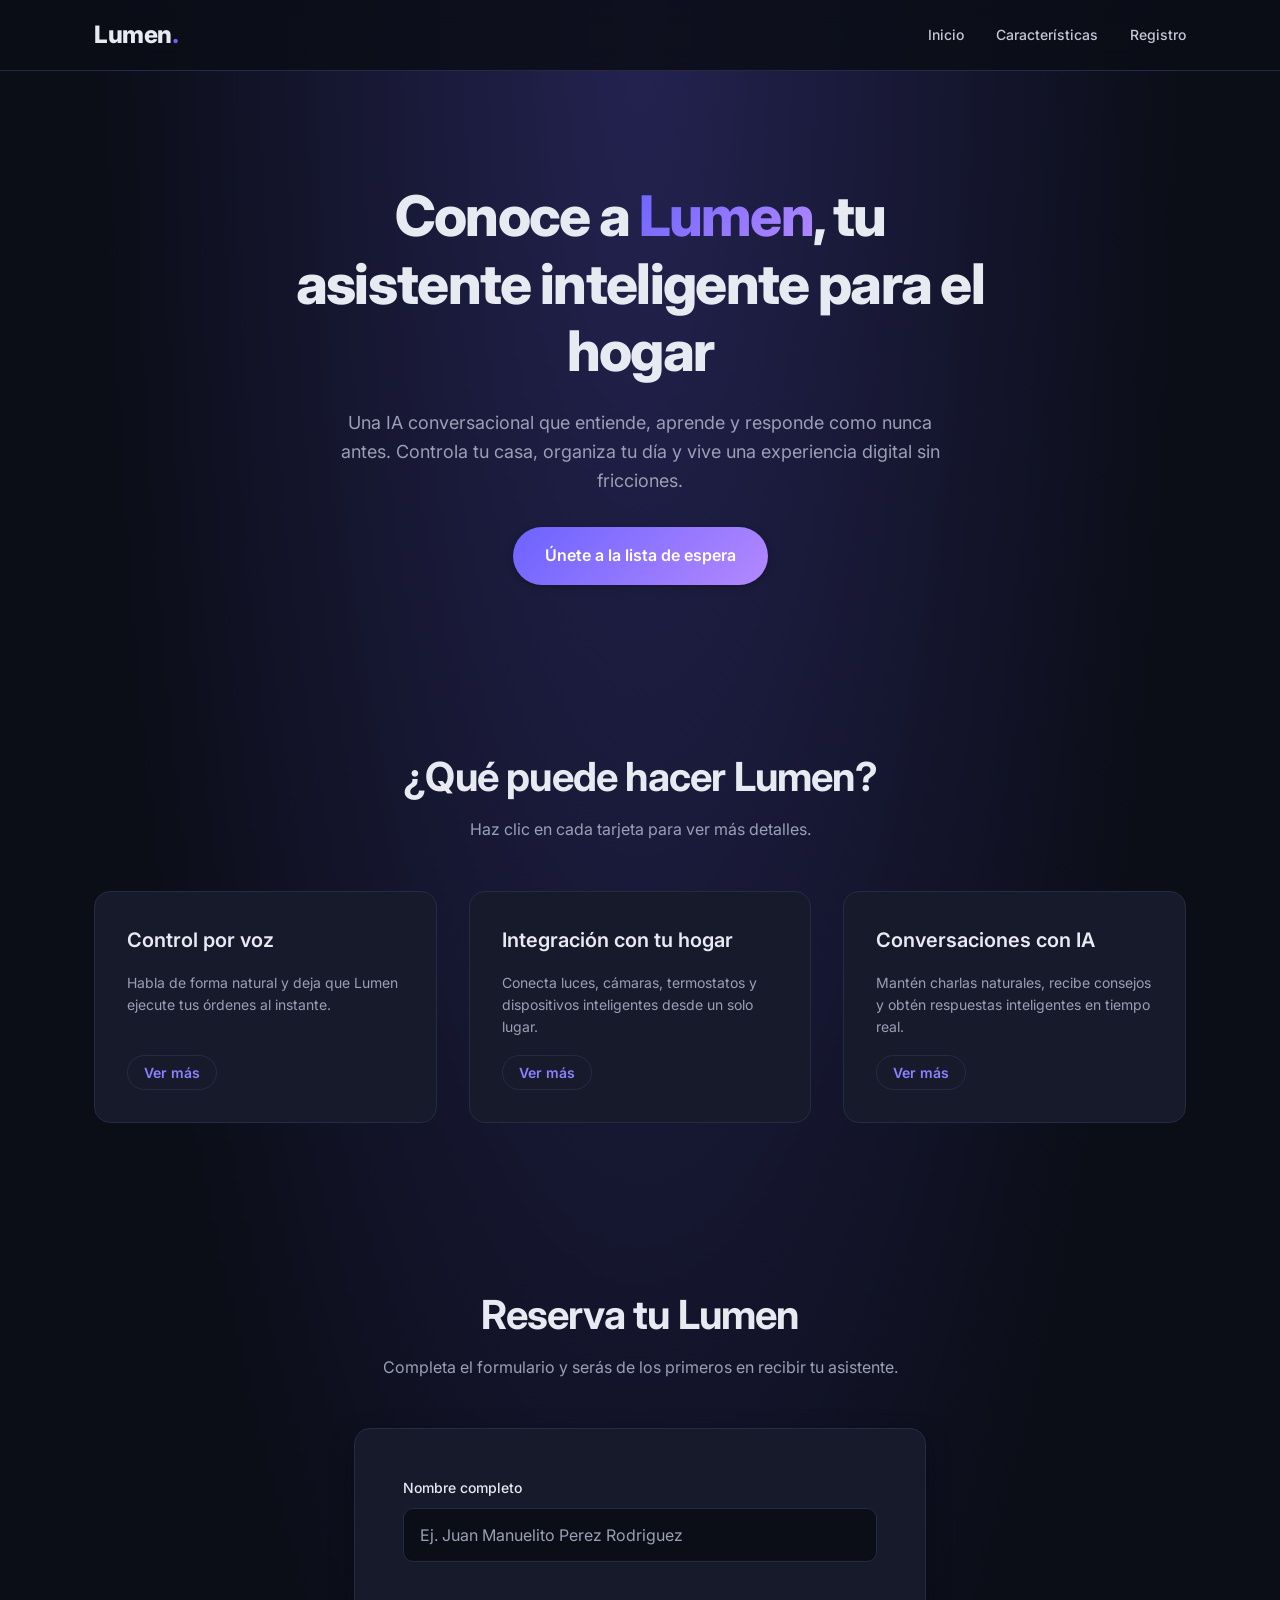
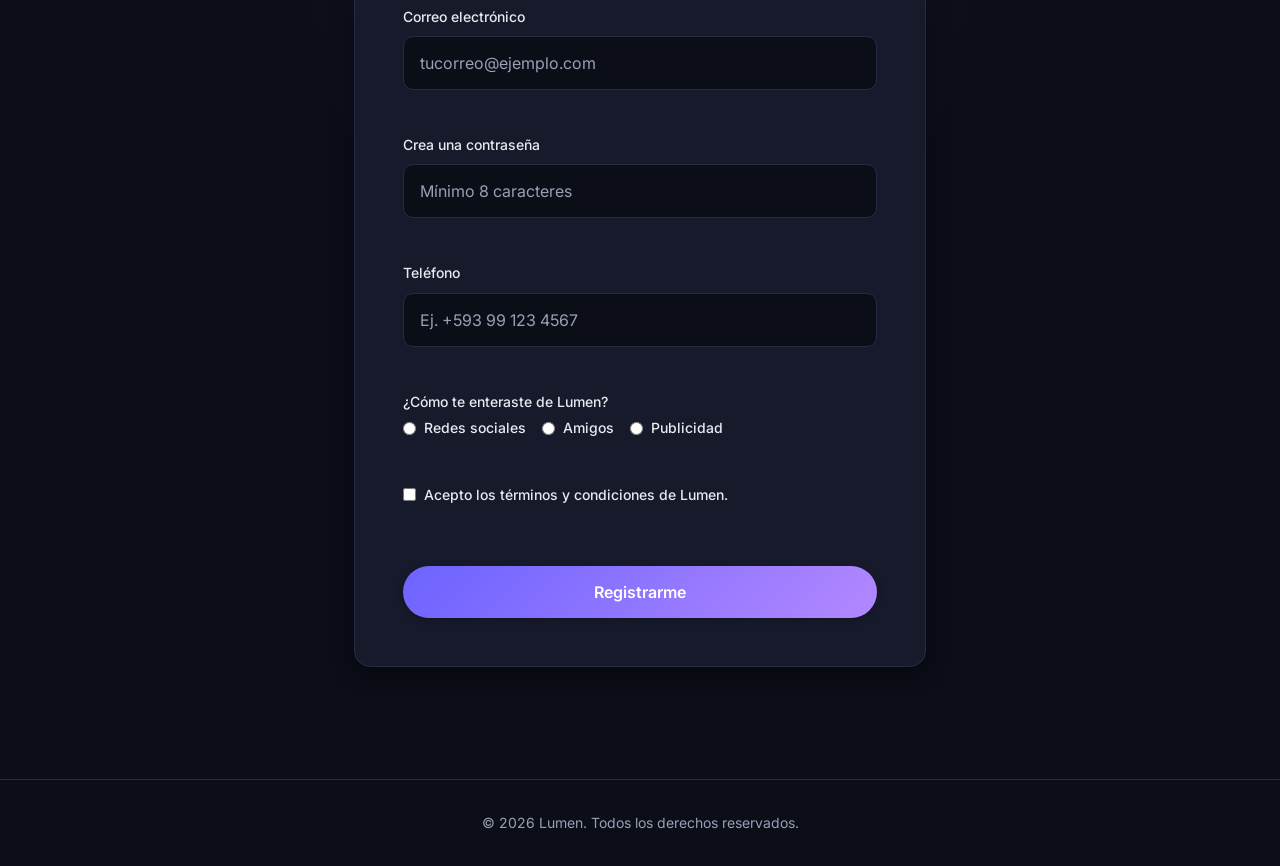
==== index.html @ b3bd362f "Add files via upload" ====
<!DOCTYPE html>
<html lang="es">
<head>
    <meta charset="UTF-8">
    <meta name="viewport" content="width=device-width, initial-scale=1.0">
    <meta name="description" content="Lumen es el asistente virtual inteligente para tu hogar. Únete a la lista de espera y sé de los primeros en vivir la experiencia de un Jarvis conversacional con IA.">
    <title>Lumen — Tu asistente inteligente para el hogar</title>

    <link rel="preconnect" href="https://fonts.googleapis.com">
    <link rel="preconnect" href="https://fonts.gstatic.com" crossorigin>
    <link href="https://fonts.googleapis.com/css2?family=Inter:wght@300;400;500;600;700;800&display=swap" rel="stylesheet">

    <link rel="stylesheet" href="variables.css">
    <link rel="stylesheet" href="styles.css">

    <script src="script.js" defer></script>
</head>
<body>

    <header class="site-header">
        <div class="container header-content">
            <a href="#inicio" class="logo">Lumen<span class="logo-dot">.</span></a>
            <nav class="main-nav" aria-label="Navegación principal">
                <ul>
                    <li><a href="#inicio">Inicio</a></li>
                    <li><a href="#caracteristicas">Características</a></li>
                    <li><a href="#registro">Registro</a></li>
                </ul>
            </nav>
        </div>
    </header>

    <main>

        <section id="inicio" class="hero">
            <div class="container hero-content">
                <h1>Conoce a <span class="accent">Lumen</span>, tu asistente inteligente para el hogar</h1>
                <p class="hero-description">
                    Una IA conversacional que entiende, aprende y responde como nunca antes.
                    Controla tu casa, organiza tu día y vive una experiencia digital sin fricciones.
                </p>
                <a href="#registro" class="btn btn-primary">Únete a la lista de espera</a>
            </div>
        </section>

        <section id="caracteristicas" class="features">
            <div class="container">
                <h2 class="section-title">¿Qué puede hacer Lumen?</h2>
                <p class="section-subtitle">Haz clic en cada tarjeta para ver más detalles.</p>

                <div class="features-grid">

                    <article class="feature-card" data-expandable>
                        <h3>Control por voz</h3>
                        <p class="feature-summary">
                            Habla de forma natural y deja que Lumen ejecute tus órdenes al instante.
                        </p>
                        <div class="feature-details" hidden>
                            <p>
                                Lumen utiliza modelos avanzados de reconocimiento de voz capaces de
                                entender múltiples idiomas, acentos y entonaciones. Funciona incluso
                                en ambientes ruidosos y siempre respeta tu privacidad.
                            </p>
                        </div>
                        <button class="btn btn-ghost btn-toggle" type="button" aria-expanded="false">
                            Ver más
                        </button>
                    </article>

                    <article class="feature-card" data-expandable>
                        <h3>Integración con tu hogar</h3>
                        <p class="feature-summary">
                            Conecta luces, cámaras, termostatos y dispositivos inteligentes desde un solo lugar.
                        </p>
                        <div class="feature-details" hidden>
                            <p>
                                Compatible con los principales protocolos del mercado (Matter, Zigbee,
                                Z-Wave y Wi-Fi). Crea rutinas personalizadas y automatiza tu vida con
                                un par de palabras.
                            </p>
                        </div>
                        <button class="btn btn-ghost btn-toggle" type="button" aria-expanded="false">
                            Ver más
                        </button>
                    </article>

                    <article class="feature-card" data-expandable>
                        <h3>Conversaciones con IA</h3>
                        <p class="feature-summary">
                            Mantén charlas naturales, recibe consejos y obtén respuestas inteligentes en tiempo real.
                        </p>
                        <div class="feature-details" hidden>
                            <p>
                                Impulsado por modelos de lenguaje de última generación, Lumen recuerda
                                el contexto de tus conversaciones, aprende de tus preferencias y se
                                adapta a tu rutina día a día.
                            </p>
                        </div>
                        <button class="btn btn-ghost btn-toggle" type="button" aria-expanded="false">
                            Ver más
                        </button>
                    </article>

                </div>
            </div>
        </section>

        <section id="registro" class="signup">
            <div class="container signup-container">
                <h2 class="section-title">Reserva tu Lumen</h2>
                <p class="section-subtitle">
                    Completa el formulario y serás de los primeros en recibir tu asistente.
                </p>

                <form id="signup-form" class="signup-form" action="#" method="POST" novalidate>

                    <div class="form-group">
                        <label for="fullname">Nombre completo</label>
                        <input
                            type="text"
                            id="fullname"
                            name="fullname"
                            placeholder="Ej. Juan Manuelito Perez Rodriguez"
                            required
                            minlength="3"
                            maxlength="60"
                            autocomplete="name"
                            aria-describedby="fullname-feedback"
                        >
                        <small id="fullname-feedback" class="error-message" data-error-for="fullname"></small>
                    </div>

                    <div class="form-group">
                        <label for="email">Correo electrónico</label>
                        <input
                            type="email"
                            id="email"
                            name="email"
                            placeholder="tucorreo@ejemplo.com"
                            required
                            maxlength="80"
                            autocomplete="email"
                            aria-describedby="email-feedback"
                        >
                        <small id="email-feedback" class="error-message" data-error-for="email"></small>
                    </div>

                    <div class="form-group">
                        <label for="password">Crea una contraseña</label>
                        <input
                            type="password"
                            id="password"
                            name="password"
                            placeholder="Mínimo 8 caracteres"
                            required
                            minlength="8"
                            maxlength="40"
                            autocomplete="new-password"
                            aria-describedby="password-feedback"
                        >
                        <small id="password-feedback" class="error-message" data-error-for="password"></small>
                    </div>

                    <div class="form-group">
                        <label for="phone">Teléfono</label>
                        <input
                            type="tel"
                            id="phone"
                            name="phone"
                            placeholder="Ej. +593 99 123 4567"
                            required
                            pattern="\+?[0-9 ]{7,20}"
                            maxlength="20"
                            inputmode="tel"
                            autocomplete="tel"
                            aria-describedby="phone-feedback"
                        >
                        <small id="phone-feedback" class="error-message" data-error-for="phone"></small>
                    </div>

                    <fieldset class="form-group form-radios" aria-describedby="source-feedback">
                        <legend>¿Cómo te enteraste de Lumen?</legend>
                        <div class="radio-options">
                            <label class="radio-label">
                                <input type="radio" name="source" value="redes-sociales">
                                Redes sociales
                            </label>
                            <label class="radio-label">
                                <input type="radio" name="source" value="amigos">
                                Amigos
                            </label>
                            <label class="radio-label">
                                <input type="radio" name="source" value="publicidad">
                                Publicidad
                            </label>
                        </div>
                        <small id="source-feedback" class="error-message" data-error-for="source"></small>
                    </fieldset>

                    <div class="form-group form-checkbox">
                        <label class="checkbox-label">
                            <input type="checkbox" id="terms" name="terms" aria-describedby="terms-feedback">
                            Acepto los términos y condiciones de Lumen.
                        </label>
                        <small id="terms-feedback" class="error-message" data-error-for="terms"></small>
                    </div>

                    <button type="submit" class="btn btn-primary btn-submit">
                        Registrarme
                    </button>
                </form>

                <div id="success-message" class="success-message" role="status" aria-live="polite" hidden>
                    <h3>¡Bienvenido a Lumen!</h3>
                    <p>Te has registrado exitosamente en la lista de espera de Lumen.</p>
                </div>
            </div>
        </section>

    </main>

    <footer class="site-footer">
        <div class="container">
            <p>&copy; 2026 Lumen. Todos los derechos reservados.</p>
        </div>
    </footer>

</body>
</html>
---- variables.css ----
:root {

    --color-bg: #0b0d17;
    --color-bg-alt: #11142080;
    --color-surface: #161a2b;
    --color-surface-hover: #1e223a;
    --color-border: #262b44;

    --color-text: #e8eaf2;
    --color-text-muted: #9a9fb5;
    --color-text-soft: #c5c8d6;

    --color-primary: #6c63ff;
    --color-primary-hover: #8a82ff;
    --color-secondary: #38bdf8;
    --color-accent: #b388ff;

    --gradient-primary: linear-gradient(135deg, #6c63ff 0%, #b388ff 100%);
    --gradient-hero: radial-gradient(ellipse at top, rgba(108, 99, 255, 0.25), transparent 60%);

    --color-success: #22c55e;
    --color-success-bg: rgba(34, 197, 94, 0.12);
    --color-error: #ef4444;
    --color-error-bg: rgba(239, 68, 68, 0.12);

    --font-family-base: 'Inter', system-ui, -apple-system, sans-serif;

    --font-size-xs: 0.75rem;
    --font-size-sm: 0.875rem;
    --font-size-base: 1rem;
    --font-size-md: 1.125rem;
    --font-size-lg: 1.25rem;
    --font-size-xl: 1.5rem;
    --font-size-2xl: 2rem;
    --font-size-3xl: 2.5rem;
    --font-size-4xl: 3.5rem;

    --font-weight-light: 300;
    --font-weight-regular: 400;
    --font-weight-medium: 500;
    --font-weight-semibold: 600;
    --font-weight-bold: 700;
    --font-weight-extrabold: 800;

    --line-height-tight: 1.2;
    --line-height-base: 1.6;

    --space-xs: 0.25rem;
    --space-sm: 0.5rem;
    --space-md: 1rem;
    --space-lg: 1.5rem;
    --space-xl: 2rem;
    --space-2xl: 3rem;
    --space-3xl: 5rem;
    --space-4xl: 7rem;

    --radius-sm: 6px;
    --radius-md: 10px;
    --radius-lg: 16px;
    --radius-xl: 24px;
    --radius-full: 999px;

    --border-width: 1px;

    --shadow-sm: 0 2px 8px rgba(0, 0, 0, 0.25);
    --shadow-md: 0 8px 24px rgba(0, 0, 0, 0.35);
    --shadow-glow: 0 0 24px rgba(108, 99, 255, 0.45);

    --transition-fast: 150ms ease;
    --transition-base: 250ms ease;
    --transition-slow: 400ms ease;

    --container-max-width: 1140px;
    --container-padding: 1.5rem;

}
---- styles.css ----
*,
*::before,
*::after {
    box-sizing: border-box;
    margin: 0;
    padding: 0;
}

html {
    scroll-behavior: smooth;
}

body {
    font-family: var(--font-family-base);
    font-size: var(--font-size-base);
    line-height: var(--line-height-base);
    color: var(--color-text);
    background-color: var(--color-bg);
    background-image: var(--gradient-hero);
    background-repeat: no-repeat;
    min-height: 100vh;
    -webkit-font-smoothing: antialiased;
}

img {
    max-width: 100%;
    display: block;
}

ul {
    list-style: none;
}

a {
    color: inherit;
    text-decoration: none;
    transition: color var(--transition-fast);
}

.container {
    width: 100%;
    max-width: var(--container-max-width);
    margin: 0 auto;
    padding: 0 var(--container-padding);
}

.site-header {
    position: sticky;
    top: 0;
    z-index: 100;
    background-color: rgba(11, 13, 23, 0.85);
    backdrop-filter: blur(12px);
    border-bottom: var(--border-width) solid var(--color-border);
}

.header-content {
    display: flex;
    justify-content: space-between;
    align-items: center;
    padding-top: var(--space-md);
    padding-bottom: var(--space-md);
}

.logo {
    font-size: var(--font-size-xl);
    font-weight: var(--font-weight-extrabold);
    color: var(--color-text);
    letter-spacing: -0.02em;
}

.logo-dot {
    color: var(--color-primary);
}

.main-nav ul {
    display: flex;
    gap: var(--space-xl);
}

.main-nav a {
    font-size: var(--font-size-sm);
    font-weight: var(--font-weight-medium);
    color: var(--color-text-soft);
    position: relative;
    padding: var(--space-xs) 0;
}

.main-nav a:hover {
    color: var(--color-primary-hover);
}

.main-nav a::after {
    content: '';
    position: absolute;
    bottom: 0;
    left: 0;
    width: 0;
    height: 2px;
    background: var(--gradient-primary);
    transition: width var(--transition-base);
}

.main-nav a:hover::after {
    width: 100%;
}

a:focus-visible,
button:focus-visible,
input:focus-visible,
[tabindex]:focus-visible {
    outline: 2px solid var(--color-primary);
    outline-offset: 3px;
    border-radius: var(--radius-sm);
}

.btn {
    display: inline-block;
    font-family: inherit;
    font-size: var(--font-size-base);
    font-weight: var(--font-weight-semibold);
    padding: var(--space-md) var(--space-xl);
    border-radius: var(--radius-full);
    border: none;
    cursor: pointer;
    transition: transform var(--transition-base),
                background-color var(--transition-base),
                box-shadow var(--transition-base);
    text-align: center;
}

.btn-primary {
    background: var(--gradient-primary);
    color: #ffffff;
    box-shadow: var(--shadow-sm);
}

.btn-primary:hover {
    transform: translateY(-2px);
    box-shadow: var(--shadow-glow);
}

.btn-ghost {
    background: transparent;
    color: var(--color-primary-hover);
    padding: var(--space-sm) var(--space-md);
    font-size: var(--font-size-sm);
    border: var(--border-width) solid var(--color-border);
}

.btn-ghost:hover {
    background-color: var(--color-surface-hover);
    color: var(--color-text);
}

.btn-submit {
    width: 100%;
    margin-top: var(--space-md);
}

.hero {
    padding: var(--space-4xl) 0 var(--space-3xl);
    text-align: center;
}

.hero-content {
    max-width: 780px;
}

.hero h1 {
    font-size: var(--font-size-4xl);
    font-weight: var(--font-weight-extrabold);
    line-height: var(--line-height-tight);
    letter-spacing: -0.03em;
    margin-bottom: var(--space-lg);
}

.accent {
    background: var(--gradient-primary);
    -webkit-background-clip: text;
    background-clip: text;
    -webkit-text-fill-color: transparent;
    color: transparent;
}

.hero-description {
    font-size: var(--font-size-md);
    color: var(--color-text-muted);
    margin-bottom: var(--space-xl);
    max-width: 620px;
    margin-left: auto;
    margin-right: auto;
}

.features {
    padding: var(--space-3xl) 0;
}

.section-title {
    font-size: var(--font-size-3xl);
    font-weight: var(--font-weight-bold);
    text-align: center;
    margin-bottom: var(--space-sm);
    letter-spacing: -0.02em;
}

.section-subtitle {
    text-align: center;
    color: var(--color-text-muted);
    margin-bottom: var(--space-2xl);
}

.features-grid {
    display: grid;
    grid-template-columns: repeat(3, 1fr);
    gap: var(--space-xl);
}

.feature-card {
    background-color: var(--color-surface);
    border: var(--border-width) solid var(--color-border);
    border-radius: var(--radius-lg);
    padding: var(--space-xl);
    transition: transform var(--transition-base),
                border-color var(--transition-base),
                background-color var(--transition-base);
    display: flex;
    flex-direction: column;
    gap: var(--space-md);
}

.feature-card:hover {
    transform: translateY(-4px);
    border-color: var(--color-primary);
    background-color: var(--color-surface-hover);
}

.feature-card h3 {
    font-size: var(--font-size-lg);
    font-weight: var(--font-weight-semibold);
    color: var(--color-text);
}

.feature-summary {
    color: var(--color-text-muted);
    font-size: var(--font-size-sm);
}

.feature-details {
    color: var(--color-text-soft);
    font-size: var(--font-size-sm);
    padding-top: var(--space-sm);
    border-top: var(--border-width) solid var(--color-border);
}

.feature-card .btn-toggle {
    align-self: flex-start;
    margin-top: auto;
}

.signup {
    padding: var(--space-3xl) 0 var(--space-4xl);
}

.signup-container {
    max-width: 620px;
}

.signup-form {
    background-color: var(--color-surface);
    border: var(--border-width) solid var(--color-border);
    border-radius: var(--radius-lg);
    padding: var(--space-2xl);
    display: flex;
    flex-direction: column;
    gap: var(--space-lg);
    box-shadow: var(--shadow-md);
}

.form-group {
    display: flex;
    flex-direction: column;
    gap: var(--space-sm);
    border: none;
}

.form-group label,
.form-group legend {
    font-size: var(--font-size-sm);
    font-weight: var(--font-weight-medium);
    color: var(--color-text);
    padding: 0;
}

.form-group input[type="text"],
.form-group input[type="email"],
.form-group input[type="password"],
.form-group input[type="tel"] {
    width: 100%;
    padding: var(--space-md);
    background-color: var(--color-bg);
    border: var(--border-width) solid var(--color-border);
    border-radius: var(--radius-md);
    color: var(--color-text);
    font-family: inherit;
    font-size: var(--font-size-base);
    transition: border-color var(--transition-fast),
                box-shadow var(--transition-fast);
}

.form-group input::placeholder {
    color: var(--color-text-muted);
}

.form-group input:focus {
    outline: none;
    border-color: var(--color-primary);
    box-shadow: 0 0 0 3px rgba(108, 99, 255, 0.2);
}

.radio-options {
    display: flex;
    flex-wrap: wrap;
    gap: var(--space-md);
    margin-top: var(--space-xs);
}

.radio-label,
.checkbox-label {
    display: inline-flex;
    align-items: center;
    gap: var(--space-sm);
    color: var(--color-text-soft);
    font-size: var(--font-size-sm);
    cursor: pointer;
}

.radio-label input,
.checkbox-label input {
    accent-color: var(--color-primary);
    cursor: pointer;
}

.error-message {
    color: var(--color-error);
    font-size: var(--font-size-xs);
    min-height: 1em;
}

.error-message.success-text {
    color: var(--color-success);
}

.form-group input.input-error {
    border-color: var(--color-error);
    background-color: var(--color-error-bg);
}

.form-group input.input-success {
    border-color: var(--color-success);
    background-color: var(--color-success-bg);
}

.success-message {
    background-color: var(--color-success-bg);
    border: var(--border-width) solid var(--color-success);
    color: var(--color-success);
    border-radius: var(--radius-lg);
    padding: var(--space-2xl);
    text-align: center;
}

.success-message h3 {
    font-size: var(--font-size-xl);
    margin-bottom: var(--space-sm);
}

.site-footer {
    border-top: var(--border-width) solid var(--color-border);
    padding: var(--space-xl) 0;
    text-align: center;
    color: var(--color-text-muted);
    font-size: var(--font-size-sm);
}

@media (max-width: 768px) {

    :root {
        --font-size-4xl: 2.25rem;
        --font-size-3xl: 1.75rem;
    }

    .header-content {
        flex-direction: column;
        gap: var(--space-md);
    }

    .main-nav ul {
        gap: var(--space-md);
    }

    .hero {
        padding: var(--space-2xl) 0;
    }

    .features-grid {
        grid-template-columns: 1fr;
    }

    .signup-form {
        padding: var(--space-xl);
    }

    .radio-options {
        flex-direction: column;
        gap: var(--space-sm);
    }
}
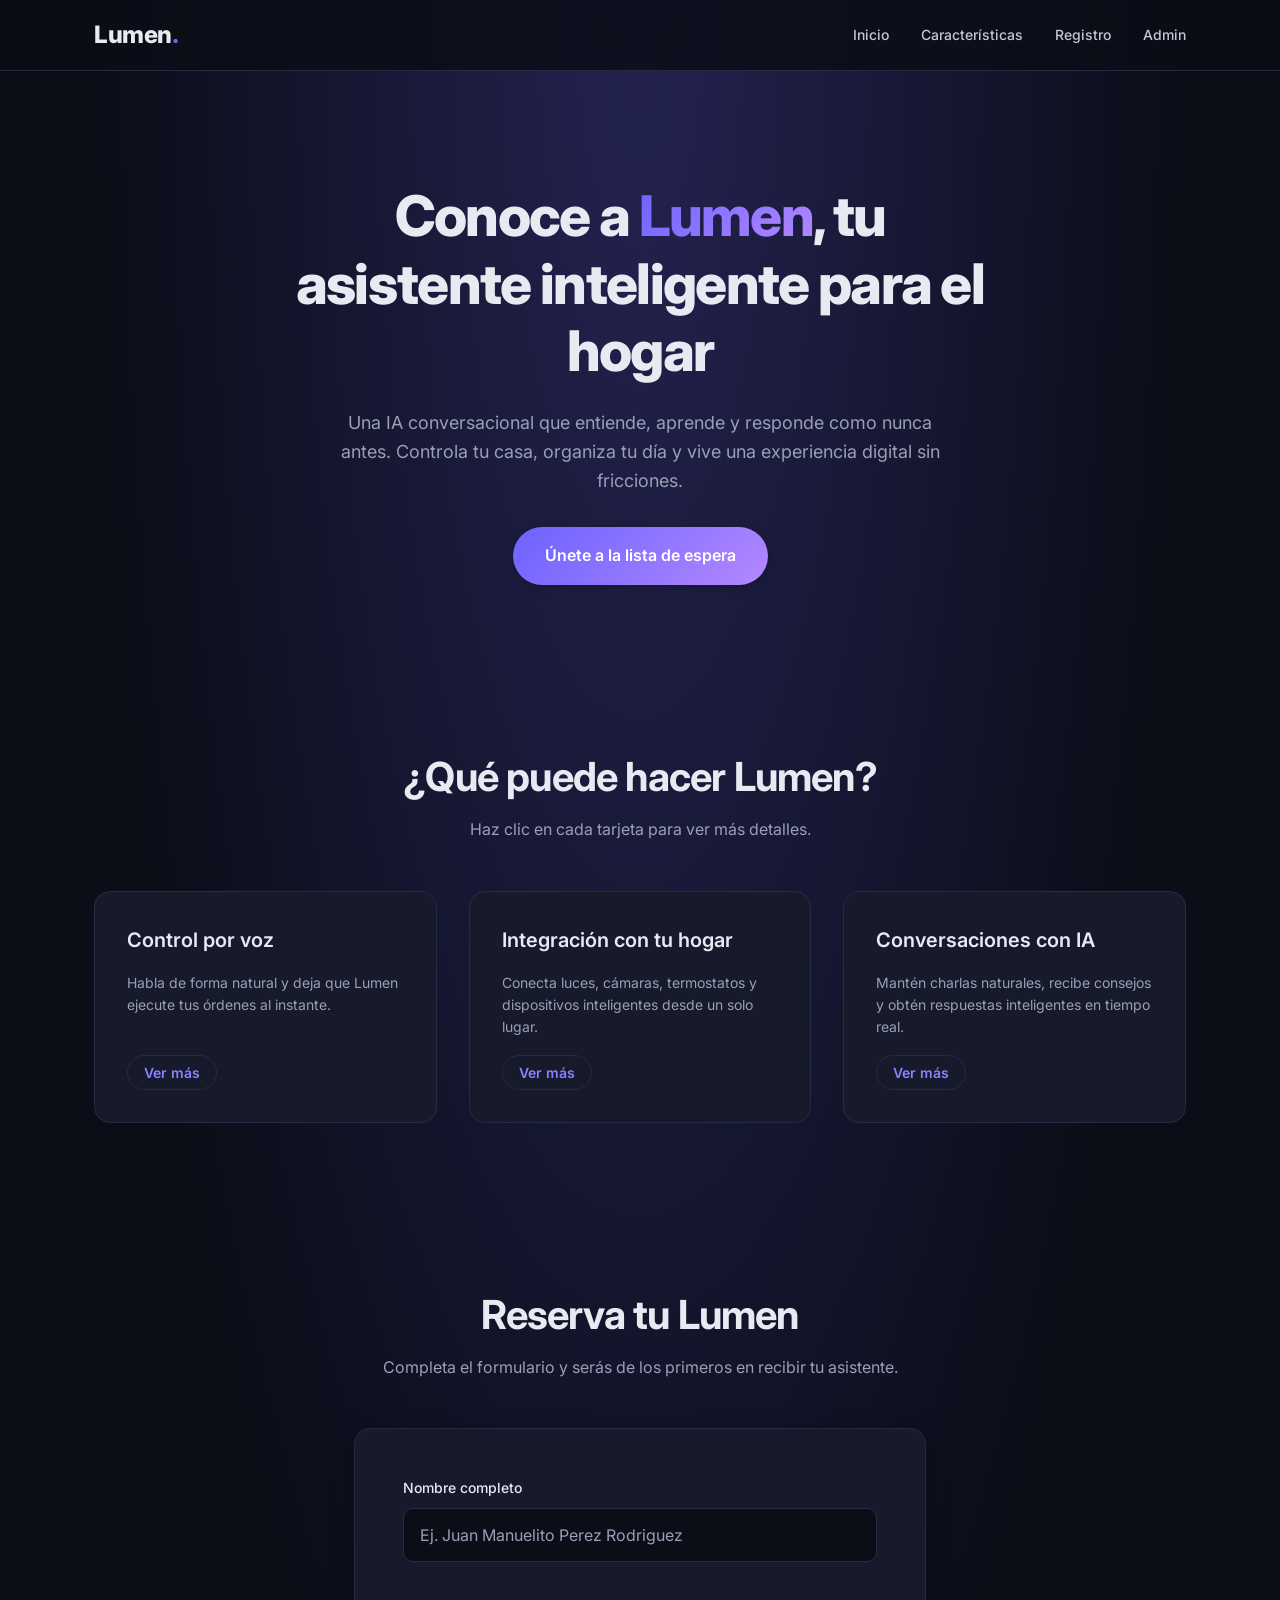
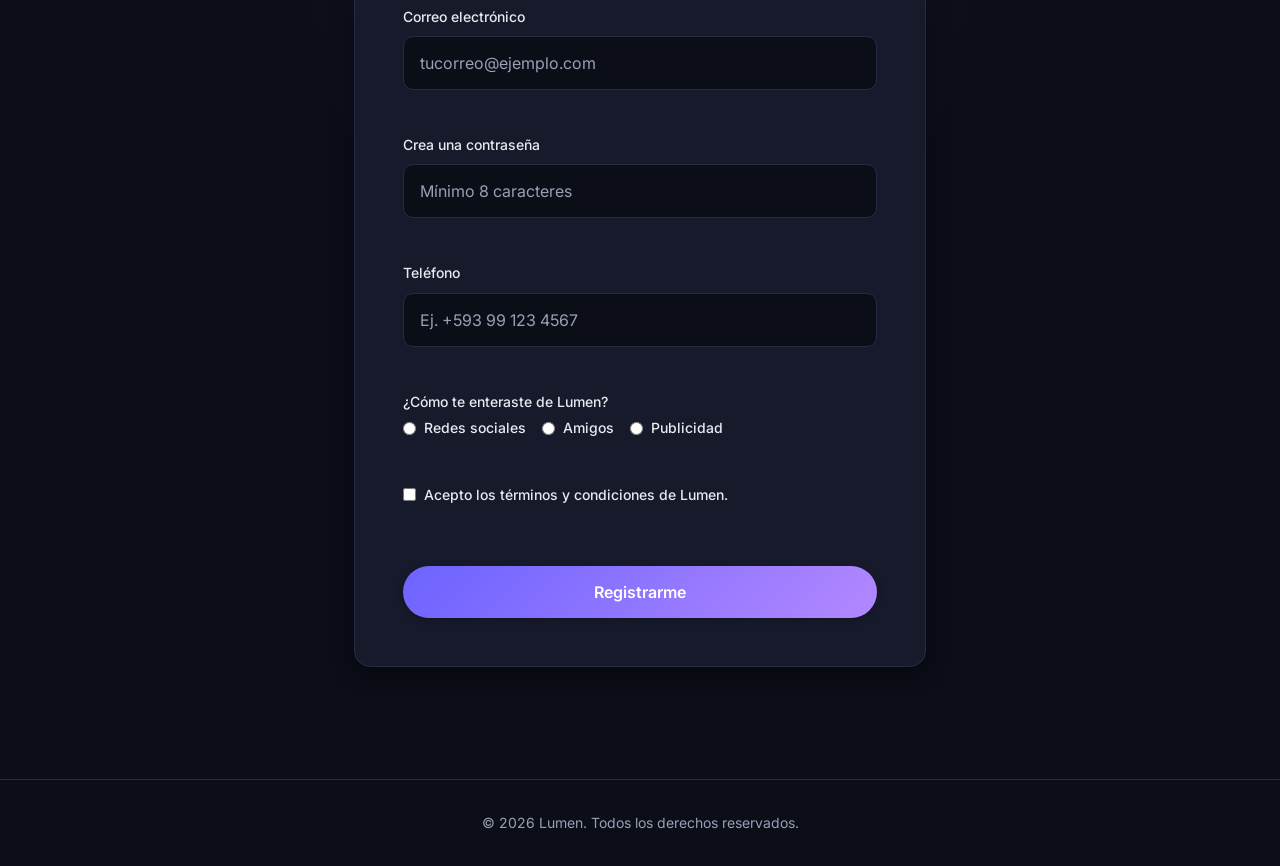
==== commit 91514fec: "Panel Administrador, Exportar CSV" ====
--- a/index.html
+++ b/index.html
@@ -25,6 +25,7 @@
                     <li><a href="#inicio">Inicio</a></li>
                     <li><a href="#caracteristicas">Características</a></li>
                     <li><a href="#registro">Registro</a></li>
+                    <li><a href="admin.html">Admin</a></li>
                 </ul>
             </nav>
         </div>
